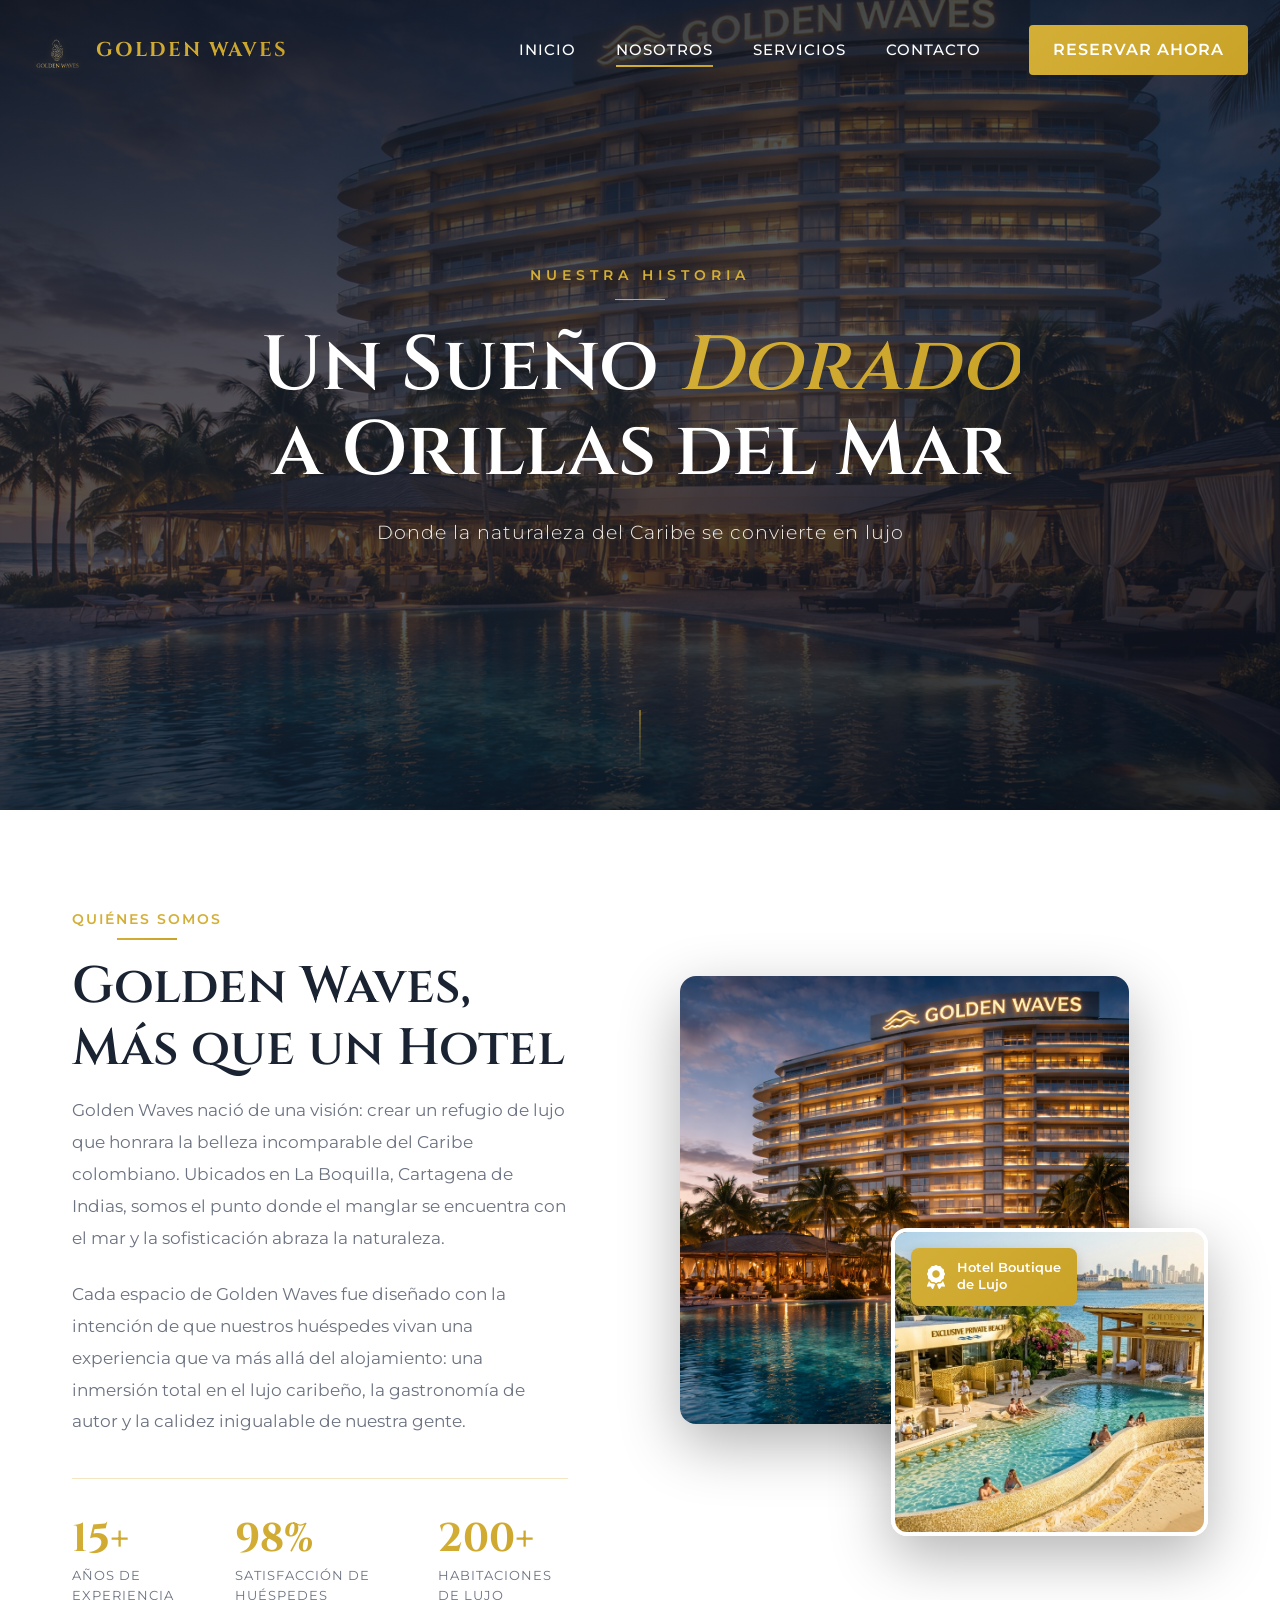
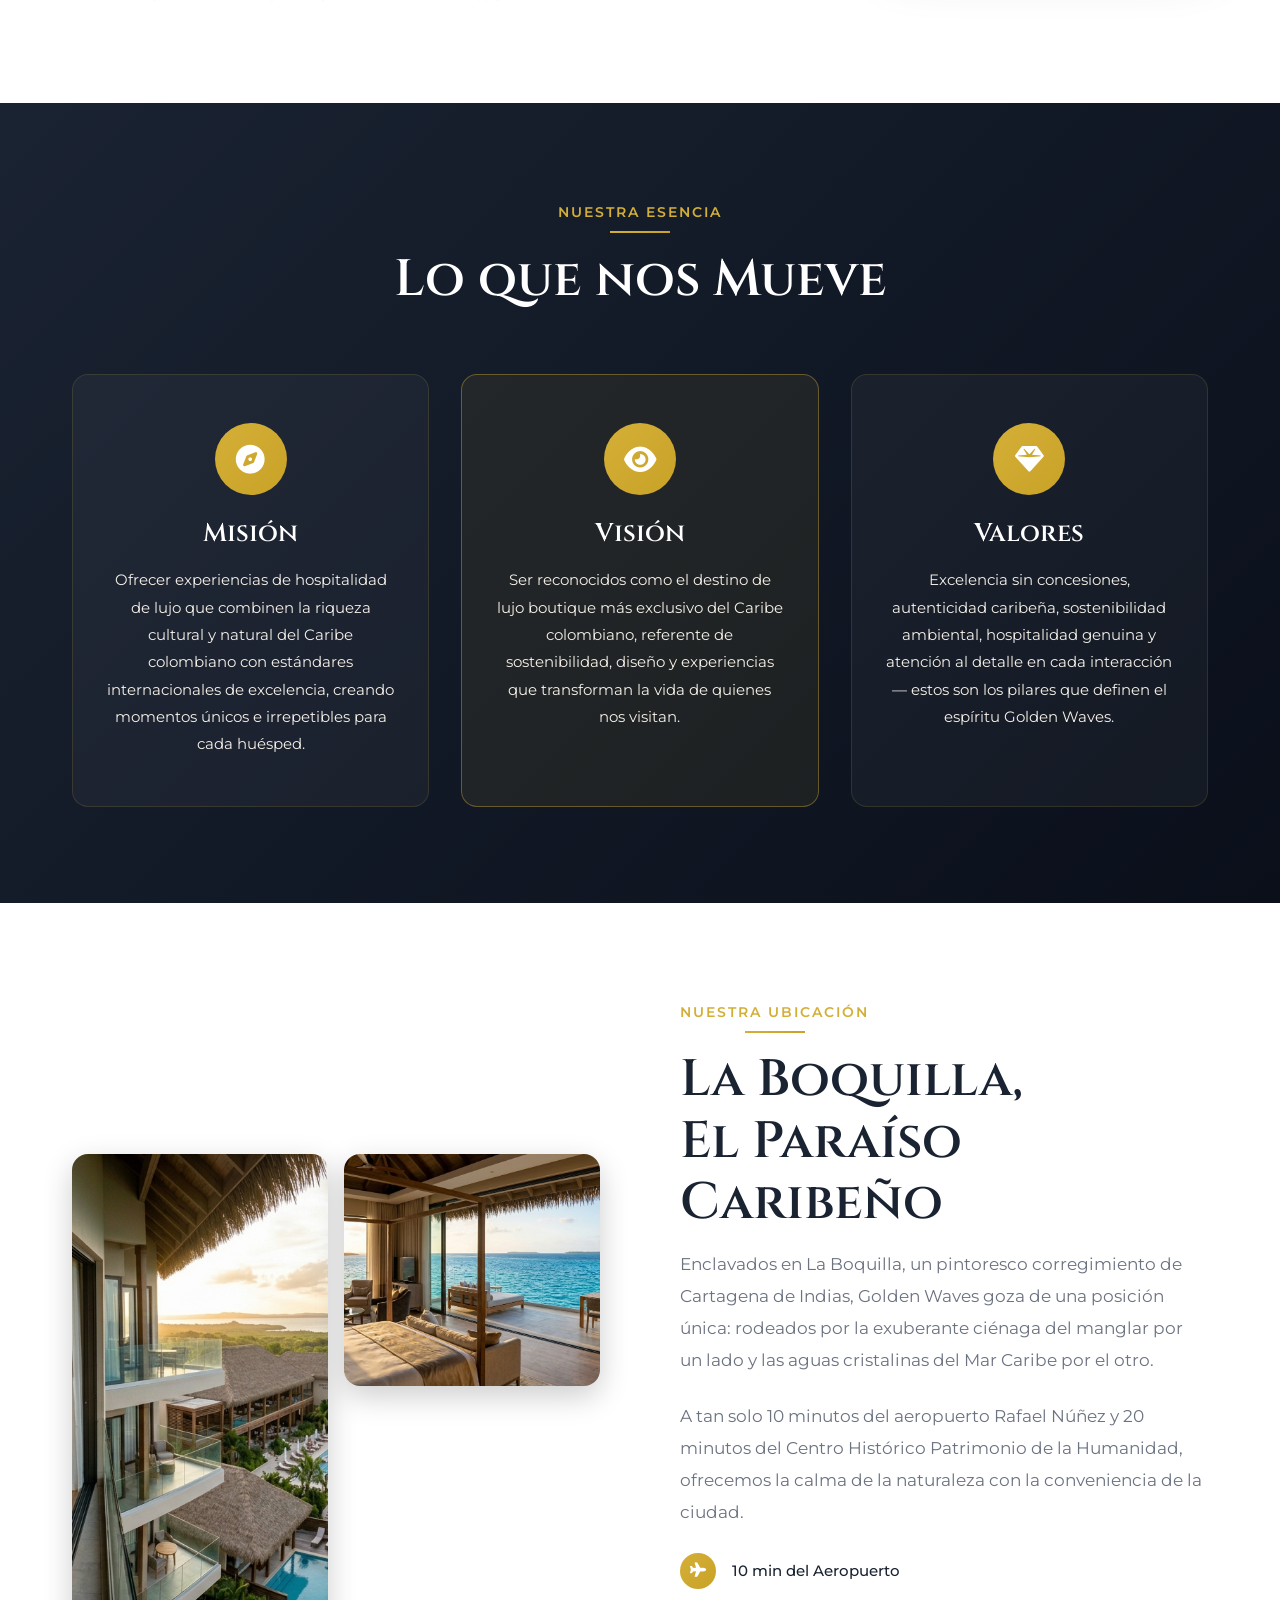
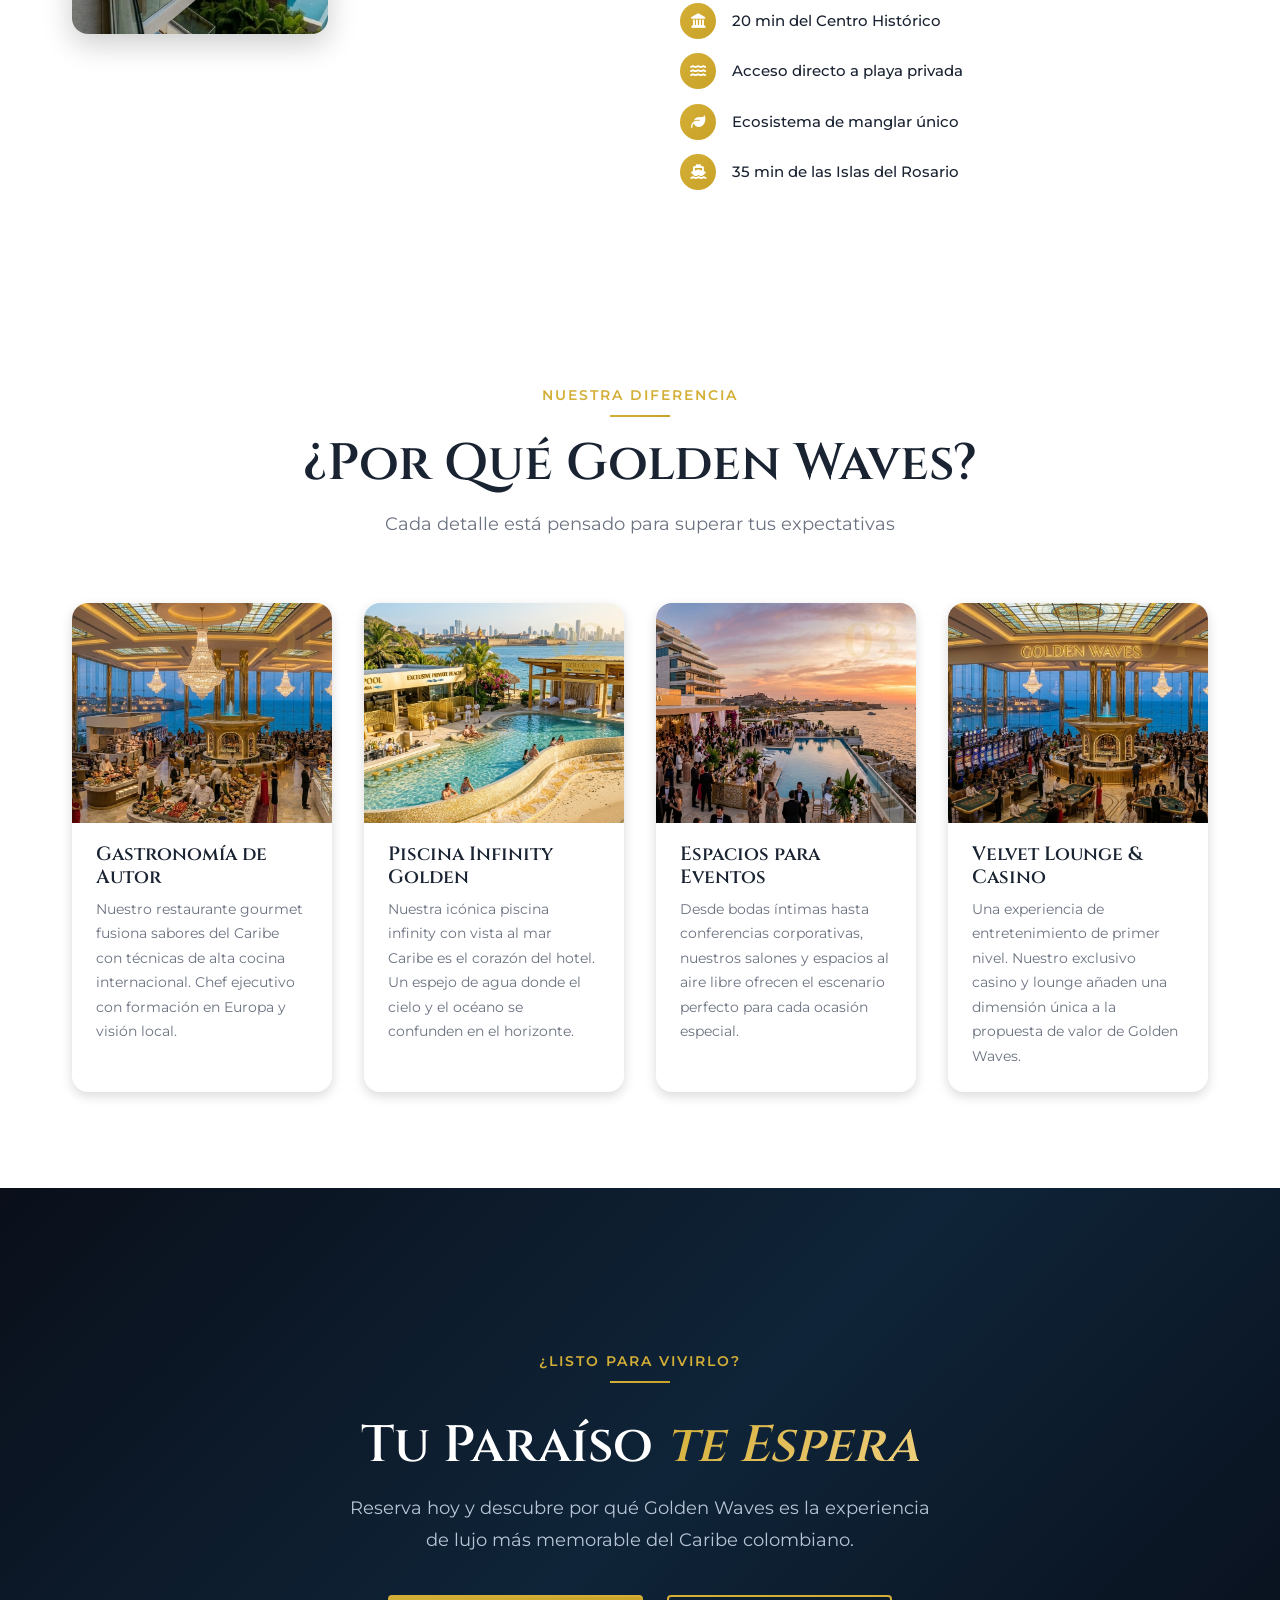
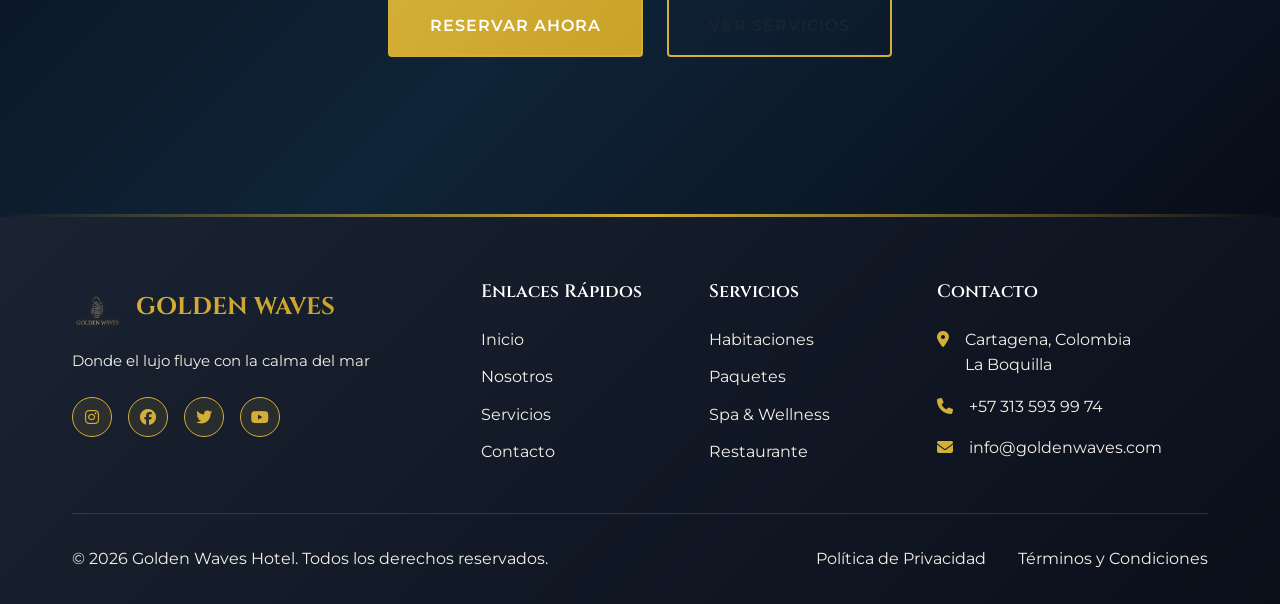
==== about.html @ 5485b57e "Corrigiendo Errores" ====
<!DOCTYPE html>
<html lang="es">
<head>
    <meta charset="UTF-8">
    <meta name="viewport" content="width=device-width, initial-scale=1.0">
    <title>Nosotros — GOLDEN WAVES Hotel Boutique Cartagena</title>
    <meta name="description" content="Conoce la historia, visión y el equipo detrás de Golden Waves, el hotel boutique de lujo ubicado en La Boquilla, Cartagena de Indias.">

    <!-- Fonts -->
    <link rel="preconnect" href="https://fonts.googleapis.com">
    <link rel="preconnect" href="https://fonts.gstatic.com" crossorigin>
    <link href="https://fonts.googleapis.com/css2?family=Cinzel:wght@400;500;600;700&family=Montserrat:wght@300;400;500;600;700&family=Cormorant+Garamond:ital,wght@0,300;0,400;0,600;1,400&display=swap" rel="stylesheet">

    <!-- Font Awesome -->
    <link rel="stylesheet" href="https://cdnjs.cloudflare.com/ajax/libs/font-awesome/6.4.0/css/all.min.css">

    <!-- CSS -->
    <link rel="stylesheet" href="css/main.css">
    <link rel="stylesheet" href="css/about.css">
</head>
<body>

    <!-- ========== NAVIGATION ========== -->
    <nav class="navbar" id="navbar">
        <div class="nav-container">
            <a href="index.html" class="nav-logo">
                <div class="logo-mini">
                    <img src="assets/img/Logosinfondo.png" alt="Golden Waves Logo" class="logo-mini-img">
                </div>
                <span class="logo-text-nav">GOLDEN WAVES</span>
            </a>

            <div class="nav-menu" id="nav-menu">
                <ul class="nav-list">
                    <li class="nav-item"><a href="index.html" class="nav-link">Inicio</a></li>
                    <li class="nav-item"><a href="about.html" class="nav-link active">Nosotros</a></li>
                    <li class="nav-item"><a href="services.html" class="nav-link">Servicios</a></li>
                    <li class="nav-item"><a href="contact.html" class="nav-link">Contacto</a></li>
                </ul>
                <a href="index.html#reservar" class="btn-reserve">Reservar Ahora</a>
            </div>

            <div class="nav-toggle" id="nav-toggle">
                <span></span>
                <span></span>
                <span></span>
            </div>
        </div>
    </nav>

    <!-- ========== HERO ABOUT ========== -->
    <section class="about-hero">
        <div class="about-hero-bg"></div>
        <div class="about-hero-overlay"></div>
        <div class="about-hero-content">
            <span class="about-hero-eyebrow">Nuestra Historia</span>
            <h1 class="about-hero-title">Un Sueño <em>Dorado</em><br>a Orillas del Mar</h1>
            <p class="about-hero-sub">Donde la naturaleza del Caribe se convierte en lujo</p>
        </div>
        <div class="about-hero-scroll">
            <div class="scroll-line-about"></div>
        </div>
    </section>

    <!-- ========== QUIÉNES SOMOS ========== -->
    <section class="about-story section">
        <div class="container">
            <div class="about-story-grid">
                <div class="story-text" data-aos="fade-right">
                    <span class="section-subtitle">Quiénes Somos</span>
                    <h2 class="section-title">Golden Waves,<br>Más que un Hotel</h2>
                    <p>
                        Golden Waves nació de una visión: crear un refugio de lujo que honrara la belleza
                        incomparable del Caribe colombiano. Ubicados en La Boquilla, Cartagena de Indias,
                        somos el punto donde el manglar se encuentra con el mar y la sofisticación abraza
                        la naturaleza.
                    </p>
                    <p>
                        Cada espacio de Golden Waves fue diseñado con la intención de que nuestros huéspedes
                        vivan una experiencia que va más allá del alojamiento: una inmersión total en el lujo
                        caribeño, la gastronomía de autor y la calidez inigualable de nuestra gente.
                    </p>
                    <div class="story-stats">
                        <div class="story-stat">
                            <span class="story-stat-num">15+</span>
                            <span class="story-stat-label">Años de experiencia</span>
                        </div>
                        <div class="story-stat">
                            <span class="story-stat-num">98%</span>
                            <span class="story-stat-label">Satisfacción de huéspedes</span>
                        </div>
                        <div class="story-stat">
                            <span class="story-stat-num">200+</span>
                            <span class="story-stat-label">Habitaciones de lujo</span>
                        </div>
                    </div>
                </div>
                <div class="story-images" data-aos="fade-left">
                    <div class="story-img-main">
                        <img src="assets/img/hotel principal.png" alt="Hotel Golden Waves fachada principal">
                    </div>
                    <div class="story-img-float">
                        <img src="assets/img/Golden_pool.png" alt="Golden Pool Infinity">
                        <div class="story-img-badge">
                            <i class="fas fa-award"></i>
                            <span>Hotel Boutique<br>de Lujo</span>
                        </div>
                    </div>
                </div>
            </div>
        </div>
    </section>

    <!-- ========== MISIÓN VISIÓN VALORES ========== -->
    <section class="mvv-section section section-dark">
        <div class="container">
            <div class="section-header" data-aos="fade-up">
                <span class="section-subtitle">Nuestra Esencia</span>
                <h2 class="section-title">Lo que nos Mueve</h2>
            </div>
            <div class="mvv-grid">
                <div class="mvv-card" data-aos="fade-up" data-aos-delay="100">
                    <div class="mvv-icon">
                        <i class="fas fa-compass"></i>
                    </div>
                    <h3>Misión</h3>
                    <p>Ofrecer experiencias de hospitalidad de lujo que combinen la riqueza cultural y natural del Caribe colombiano con estándares internacionales de excelencia, creando momentos únicos e irrepetibles para cada huésped.</p>
                </div>
                <div class="mvv-card mvv-card-featured" data-aos="fade-up" data-aos-delay="200">
                    <div class="mvv-icon">
                        <i class="fas fa-eye"></i>
                    </div>
                    <h3>Visión</h3>
                    <p>Ser reconocidos como el destino de lujo boutique más exclusivo del Caribe colombiano, referente de sostenibilidad, diseño y experiencias que transforman la vida de quienes nos visitan.</p>
                </div>
                <div class="mvv-card" data-aos="fade-up" data-aos-delay="300">
                    <div class="mvv-icon">
                        <i class="fas fa-gem"></i>
                    </div>
                    <h3>Valores</h3>
                    <p>Excelencia sin concesiones, autenticidad caribeña, sostenibilidad ambiental, hospitalidad genuina y atención al detalle en cada interacción — estos son los pilares que definen el espíritu Golden Waves.</p>
                </div>
            </div>
        </div>
    </section>

    <!-- ========== NUESTRA UBICACIÓN PRIVILEGIADA ========== -->
    <section class="location-story section">
        <div class="container">
            <div class="location-story-grid">
                <div class="location-story-images" data-aos="fade-right">
                    <img src="assets/img/Suit_manglarymar.png" alt="Vista manglar y mar">
                    <img src="assets/img/Suit_mar.png" alt="Vista al mar Caribe">
                </div>
                <div class="location-story-text" data-aos="fade-left">
                    <span class="section-subtitle">Nuestra Ubicación</span>
                    <h2 class="section-title">La Boquilla,<br>El Paraíso Caribeño</h2>
                    <p>
                        Enclavados en La Boquilla, un pintoresco corregimiento de Cartagena de Indias, Golden
                        Waves goza de una posición única: rodeados por la exuberante ciénaga del manglar por
                        un lado y las aguas cristalinas del Mar Caribe por el otro.
                    </p>
                    <p>
                        A tan solo 10 minutos del aeropuerto Rafael Núñez y 20 minutos del Centro Histórico
                        Patrimonio de la Humanidad, ofrecemos la calma de la naturaleza con la conveniencia
                        de la ciudad.
                    </p>
                    <ul class="location-perks">
                        <li><i class="fas fa-plane"></i> 10 min del Aeropuerto</li>
                        <li><i class="fas fa-landmark"></i> 20 min del Centro Histórico</li>
                        <li><i class="fas fa-water"></i> Acceso directo a playa privada</li>
                        <li><i class="fas fa-leaf"></i> Ecosistema de manglar único</li>
                        <li><i class="fas fa-ship"></i> 35 min de las Islas del Rosario</li>
                    </ul>
                </div>
            </div>
        </div>
    </section>

    <!-- ========== LO QUE NOS HACE ÚNICOS ========== -->
    <section class="unique-section section">
        <div class="container">
            <div class="section-header" data-aos="fade-up">
                <span class="section-subtitle">Nuestra Diferencia</span>
                <h2 class="section-title">¿Por Qué Golden Waves?</h2>
                <p class="section-description">Cada detalle está pensado para superar tus expectativas</p>
            </div>
            <div class="unique-grid">
                <div class="unique-card" data-aos="fade-up" data-aos-delay="100">
                    <div class="unique-number">01</div>
                    <div class="unique-img">
                        <img src="assets/img/Salon_Cocina.png" alt="Gastronomía">
                    </div>
                    <h3>Gastronomía de Autor</h3>
                    <p>Nuestro restaurante gourmet fusiona sabores del Caribe con técnicas de alta cocina internacional. Chef ejecutivo con formación en Europa y visión local.</p>
                </div>
                <div class="unique-card" data-aos="fade-up" data-aos-delay="150">
                    <div class="unique-number">02</div>
                    <div class="unique-img">
                        <img src="assets/img/Golden_pool.png" alt="Piscina Infinity">
                    </div>
                    <h3>Piscina Infinity Golden</h3>
                    <p>Nuestra icónica piscina infinity con vista al mar Caribe es el corazón del hotel. Un espejo de agua donde el cielo y el océano se confunden en el horizonte.</p>
                </div>
                <div class="unique-card" data-aos="fade-up" data-aos-delay="200">
                    <div class="unique-number">03</div>
                    <div class="unique-img">
                        <img src="assets/img/Salon_eventos.png" alt="Eventos">
                    </div>
                    <h3>Espacios para Eventos</h3>
                    <p>Desde bodas íntimas hasta conferencias corporativas, nuestros salones y espacios al aire libre ofrecen el escenario perfecto para cada ocasión especial.</p>
                </div>
                <div class="unique-card" data-aos="fade-up" data-aos-delay="250">
                    <div class="unique-number">04</div>
                    <div class="unique-img">
                        <img src="assets/img/Casino.png" alt="Casino">
                    </div>
                    <h3>Velvet Lounge & Casino</h3>
                    <p>Una experiencia de entretenimiento de primer nivel. Nuestro exclusivo casino y lounge añaden una dimensión única a la propuesta de valor de Golden Waves.</p>
                </div>
            </div>
        </div>
    </section>

    <!-- ========== CTA FINAL ========== -->
    <section class="about-cta section-dark" style="position:relative; overflow:hidden;">
        <!-- Decorative wave background -->
        <div style="position:absolute;inset:0;background:linear-gradient(135deg,#0a0f1a 0%,#0f2438 50%,#080d18 100%);z-index:0;"></div>
        <div style="position:absolute;bottom:0;left:0;right:0;height:3px;background:linear-gradient(to right,transparent,#d4af37,transparent);z-index:1;"></div>

        <div class="container" style="position:relative;z-index:2;">
            <div class="about-cta-inner" data-aos="zoom-in">
                <span class="section-subtitle">¿Listo para vivirlo?</span>
                <h2 style="font-size:clamp(2rem,4vw,3.5rem);color:#fff;margin:1rem 0;">
                    Tu Paraíso <em style="font-style:italic;background:linear-gradient(135deg,#d4af37,#f0d080);-webkit-background-clip:text;-webkit-text-fill-color:transparent;background-clip:text;">te Espera</em>
                </h2>
                <p style="color:#b8c5d6;font-size:1.1rem;margin-bottom:2.5rem;line-height:1.8;max-width:600px;margin-left:auto;margin-right:auto;">
                    Reserva hoy y descubre por qué Golden Waves es la experiencia de lujo más memorable del Caribe colombiano.
                </p>
                <div class="about-cta-btns">
                    <a href="index.html#reservar" class="btn btn-primary">Reservar Ahora</a>
                    <a href="services.html" class="btn btn-outline">Ver Servicios</a>
                </div>
            </div>
        </div>
    </section>

    <!-- ========== FOOTER ========== -->
    <footer class="footer">
        <div class="container">
            <div class="footer-grid">
                <div class="footer-col">
                    <div class="footer-logo">
                        <img src="assets/img/Logosinfondo.png" alt="Golden Waves Logo" class="footer-logo-img">
                        <span>GOLDEN WAVES</span>
                    </div>
                    <p class="footer-description">Donde el lujo fluye con la calma del mar</p>
                    <div class="footer-social">
                        <a href="#" aria-label="Instagram"><i class="fab fa-instagram"></i></a>
                        <a href="#" aria-label="Facebook"><i class="fab fa-facebook"></i></a>
                        <a href="#" aria-label="Twitter"><i class="fab fa-twitter"></i></a>
                        <a href="#" aria-label="YouTube"><i class="fab fa-youtube"></i></a>
                    </div>
                </div>
                <div class="footer-col">
                    <h4>Enlaces Rápidos</h4>
                    <ul class="footer-links">
                        <li><a href="index.html">Inicio</a></li>
                        <li><a href="about.html">Nosotros</a></li>
                        <li><a href="services.html">Servicios</a></li>
                        <li><a href="contact.html">Contacto</a></li>
                    </ul>
                </div>
                <div class="footer-col">
                    <h4>Servicios</h4>
                    <ul class="footer-links">
                        <li><a href="services.html">Habitaciones</a></li>
                        <li><a href="paquetes.html">Paquetes</a></li>
                        <li><a href="paquetes.html">Spa & Wellness</a></li>
                        <li><a href="paquetes.html">Restaurante</a></li>
                    </ul>
                </div>
                <div class="footer-col">
                    <h4>Contacto</h4>
                    <ul class="footer-contact">
                        <li>
                            <i class="fas fa-map-marker-alt"></i>
                            <span>Cartagena, Colombia<br>La Boquilla</span>
                        </li>
                        <li>
                            <i class="fas fa-phone"></i>
                            <span>+57 313 593 99 74</span>
                        </li>
                        <li>
                            <i class="fas fa-envelope"></i>
                            <span>info@goldenwaves.com</span>
                        </li>
                    </ul>
                </div>
            </div>
            <div class="footer-bottom">
                <p>&copy; 2026 Golden Waves Hotel. Todos los derechos reservados.</p>
                <div class="footer-legal">
                    <a href="#">Política de Privacidad</a>
                    <a href="#">Términos y Condiciones</a>
                </div>
            </div>
        </div>
    </footer>

    <!-- SCRIPTS -->
    <script src="js/main.js"></script>
    <script>
        document.addEventListener('DOMContentLoaded', () => {
            // Simple AOS trigger
            const observer = new IntersectionObserver((entries) => {
                entries.forEach(e => {
                    if (e.isIntersecting) {
                        const delay = e.target.getAttribute('data-aos-delay') || 0;
                        setTimeout(() => e.target.classList.add('aos-animate'), parseInt(delay));
                        observer.unobserve(e.target);
                    }
                });
            }, { threshold: 0.12, rootMargin: '0px 0px -80px 0px' });
            document.querySelectorAll('[data-aos]').forEach(el => observer.observe(el));
        });
    </script>
</body>
</html>
---- css/main.css ----
/* ========================================
   GOLDEN WAVES - MAIN CSS
   Estilos Globales & Variables
   ======================================== */

/* ========== VARIABLES CSS ========== */
:root {
    /* Paleta de Colores */
    --color-primary: #1a2332;        /* Azul marino oscuro */
    --color-secondary: #d4af37;      /* Dorado */
    --color-accent: #c9a227;         /* Dorado oscuro */
    --color-light: #f5f0e8;          /* Beige claro */
    --color-white: #ffffff;
    --color-dark: #0a0f1a;
    --color-gray: #6b7280;
    --color-gray-light: #e5e7eb;
    
    /* Gradientes */
    --gradient-gold: linear-gradient(135deg, #d4af37 0%, #c9a227 100%);
    --gradient-dark: linear-gradient(135deg, #1a2332 0%, #0a0f1a 100%);
    --gradient-overlay: linear-gradient(180deg, rgba(26, 35, 50, 0.8) 0%, rgba(10, 15, 26, 0.9) 100%);
    
    /* Tipografía */
    --font-primary: 'Montserrat', sans-serif;
    --font-heading: 'Cinzel', serif;
    
    /* Tamaños de Fuente */
    --fs-h1: clamp(2.5rem, 5vw, 4.5rem);
    --fs-h2: clamp(2rem, 4vw, 3.5rem);
    --fs-h3: clamp(1.5rem, 3vw, 2.5rem);
    --fs-h4: clamp(1.25rem, 2vw, 1.75rem);
    --fs-body: 1rem;
    --fs-small: 0.875rem;
    
    /* Espaciado */
    --spacing-xs: 0.5rem;
    --spacing-sm: 1rem;
    --spacing-md: 2rem;
    --spacing-lg: 4rem;
    --spacing-xl: 6rem;
    
    /* Transiciones */
    --transition-fast: 0.2s ease;
    --transition-base: 0.3s ease;
    --transition-slow: 0.5s ease;
    
    /* Sombras */
    --shadow-sm: 0 2px 4px rgba(0, 0, 0, 0.1);
    --shadow-md: 0 4px 12px rgba(0, 0, 0, 0.15);
    --shadow-lg: 0 10px 30px rgba(0, 0, 0, 0.2);
    --shadow-xl: 0 20px 60px rgba(0, 0, 0, 0.3);
    
    /* Border Radius */
    --radius-sm: 4px;
    --radius-md: 8px;
    --radius-lg: 16px;
    --radius-xl: 24px;
    
    /* Z-index */
    --z-fixed: 100;
    --z-modal: 1000;
    --z-tooltip: 10;
}

/* ========== RESET & BASE ========== */
* {
    margin: 0;
    padding: 0;
    box-sizing: border-box;
}

html {
    scroll-behavior: smooth;
    overflow-x: hidden;
}

body {
    font-family: var(--font-primary);
    font-size: var(--fs-body);
    color: var(--color-primary);
    background-color: var(--color-white);
    line-height: 1.6;
    overflow-x: hidden;
}

/* ========== TYPOGRAPHY ========== */
h1, h2, h3, h4, h5, h6 {
    font-family: var(--font-heading);
    font-weight: 600;
    line-height: 1.2;
    color: var(--color-primary);
}

h1 {
    font-size: var(--fs-h1);
}

h2 {
    font-size: var(--fs-h2);
}

h3 {
    font-size: var(--fs-h3);
}

h4 {
    font-size: var(--fs-h4);
}

p {
    margin-bottom: 1rem;
    color: var(--color-gray);
}

a {
    text-decoration: none;
    color: inherit;
    transition: var(--transition-base);
}

img {
    max-width: 100%;
    height: auto;
    display: block;
}

ul {
    list-style: none;
}

/* ========== BUTTONS ========== */
.btn {
    display: inline-block;
    padding: 1rem 2.5rem;
    font-family: var(--font-primary);
    font-size: 1rem;
    font-weight: 600;
    text-align: center;
    text-transform: uppercase;
    letter-spacing: 1px;
    border: 2px solid transparent;
    border-radius: var(--radius-sm);
    cursor: pointer;
    transition: all var(--transition-base);
    position: relative;
    overflow: hidden;
    z-index: 1;
}

.btn::before {
    content: '';
    position: absolute;
    top: 0;
    left: -100%;
    width: 100%;
    height: 100%;
    background: var(--gradient-gold);
    transition: left var(--transition-slow);
    z-index: -1;
}

.btn:hover::before {
    left: 0;
}

.btn-primary {
    background: var(--gradient-gold);
    color: var(--color-white);
    border-color: var(--color-secondary);
}

.btn-primary:hover {
    transform: translateY(-2px);
    box-shadow: var(--shadow-lg);
}

.btn-secondary {
    background: transparent;
    color: var(--color-white);
    border-color: var(--color-white);
}

.btn-secondary::before {
    background: var(--color-white);
}

.btn-secondary:hover {
    color: var(--color-primary);
}

.btn-outline {
    background: transparent;
    color: var(--color-primary);
    border-color: var(--color-secondary);
}

.btn-outline:hover {
    background: var(--gradient-gold);
    color: var(--color-white);
    transform: translateY(-2px);
}

/* ========== CONTAINERS ========== */
.container {
    max-width: 1200px;
    margin: 0 auto;
    padding: 0 var(--spacing-md);
}

.container-full {
    max-width: 1400px;
    margin: 0 auto;
    padding: 0 var(--spacing-md);
}

/* ========== SECTIONS ========== */
.section {
    padding: var(--spacing-xl) 0;
}

.section-dark {
    background: var(--gradient-dark);
    color: var(--color-white);
}

.section-dark h2,
.section-dark h3,
.section-dark h4 {
    color: var(--color-white);
}

.section-dark p {
    color: var(--color-light);
}

/* Section Headers */
.section-header {
    text-align: center;
    margin-bottom: var(--spacing-lg);
}

.section-subtitle {
    display: inline-block;
    font-size: var(--fs-small);
    font-weight: 600;
    text-transform: uppercase;
    letter-spacing: 2px;
    color: var(--color-secondary);
    margin-bottom: var(--spacing-sm);
    position: relative;
}

.section-subtitle::after {
    content: '';
    display: block;
    width: 60px;
    height: 2px;
    background: var(--gradient-gold);
    margin: 0.5rem auto 0;
}

.section-title {
    margin-bottom: var(--spacing-sm);
}

.section-description {
    max-width: 700px;
    margin: 0 auto;
    font-size: 1.125rem;
    color: var(--color-gray);
}

/* ========== NAVIGATION ========== */
.navbar {
    position: fixed;
    top: 0;
    left: 0;
    width: 100%;
    padding: 1.5rem 0;
    background: transparent;
    z-index: var(--z-fixed);
    transition: all var(--transition-base);
}

.navbar.scrolled {
    background: rgba(26, 35, 50, 0.95);
    backdrop-filter: blur(10px);
    padding: 1rem 0;
    box-shadow: var(--shadow-md);
}

.nav-container {
    max-width: 1400px;
    margin: 0 auto;
    padding: 0 var(--spacing-md);
    display: flex;
    justify-content: space-between;
    align-items: center;
}

.nav-logo {
    display: flex;
    align-items: center;
    gap: 0.75rem;
    font-family: var(--font-heading);
    font-size: 1.25rem;
    font-weight: 700;
    color: var(--color-white);
    letter-spacing: 2px;
}

.logo-mini {
    width: 52px;
    height: 52px;
}

.logo-mini svg {
    width: 100%;
    height: 100%;
}

.logo-text-nav {
    background: var(--gradient-gold);
    -webkit-background-clip: text;
    -webkit-text-fill-color: transparent;
    background-clip: text;
}

.nav-menu {
    display: flex;
    align-items: center;
    gap: 3rem;
}

.nav-list {
    display: flex;
    gap: 2.5rem;
    align-items: center;
}

.nav-link {
    font-size: 0.95rem;
    font-weight: 500;
    text-transform: uppercase;
    letter-spacing: 1px;
    color: var(--color-white);
    position: relative;
    padding: 0.5rem 0;
}

.nav-link::after {
    content: '';
    position: absolute;
    bottom: 0;
    left: 0;
    width: 0;
    height: 2px;
    background: var(--gradient-gold);
    transition: width var(--transition-base);
}

.nav-link:hover::after,
.nav-link.active::after {
    width: 100%;
}

.btn-reserve {
    padding: 0.75rem 1.5rem;
    background: var(--gradient-gold);
    color: var(--color-white);
    border-radius: var(--radius-sm);
    font-weight: 600;
    text-transform: uppercase;
    letter-spacing: 1px;
    transition: all var(--transition-base);
}

.btn-reserve:hover {
    transform: translateY(-2px);
    box-shadow: var(--shadow-md);
}

/* Mobile Menu Toggle */
.nav-toggle {
    display: none;
    flex-direction: column;
    gap: 5px;
    cursor: pointer;
    z-index: 101;
}

.nav-toggle span {
    width: 25px;
    height: 3px;
    background: var(--color-white);
    border-radius: 2px;
    transition: all var(--transition-base);
}

.nav-toggle.active span:nth-child(1) {
    transform: rotate(45deg) translate(7px, 7px);
}

.nav-toggle.active span:nth-child(2) {
    opacity: 0;
}

.nav-toggle.active span:nth-child(3) {
    transform: rotate(-45deg) translate(7px, -7px);
}

/* ========== RESPONSIVE ========== */
@media screen and (max-width: 968px) {
    .nav-menu {
        position: fixed;
        top: 0;
        right: -100%;
        width: 80%;
        max-width: 400px;
        height: 100vh;
        background: var(--gradient-dark);
        flex-direction: column;
        justify-content: center;
        gap: 2rem;
        padding: 2rem;
        box-shadow: var(--shadow-xl);
        transition: right var(--transition-slow);
    }
    
    .nav-menu.active {
        right: 0;
    }
    
    .nav-list {
        flex-direction: column;
        gap: 1.5rem;
        text-align: center;
    }
    
    .nav-toggle {
        display: flex;
    }
    
    .btn-reserve {
        width: 100%;
        text-align: center;
    }
}

@media screen and (max-width: 768px) {
    :root {
        --spacing-xl: 4rem;
        --spacing-lg: 3rem;
    }
    
    .section {
        padding: var(--spacing-lg) 0;
    }
}

/* ========== ANIMATIONS ========== */
@keyframes fadeIn {
    from {
        opacity: 0;
    }
    to {
        opacity: 1;
    }
}

@keyframes fadeInUp {
    from {
        opacity: 0;
        transform: translateY(30px);
    }
    to {
        opacity: 1;
        transform: translateY(0);
    }
}

@keyframes fadeInDown {
    from {
        opacity: 0;
        transform: translateY(-30px);
    }
    to {
        opacity: 1;
        transform: translateY(0);
    }
}

@keyframes slideInLeft {
    from {
        opacity: 0;
        transform: translateX(-50px);
    }
    to {
        opacity: 1;
        transform: translateX(0);
    }
}

@keyframes slideInRight {
    from {
        opacity: 0;
        transform: translateX(50px);
    }
    to {
        opacity: 1;
        transform: translateX(0);
    }
}

@keyframes float {
    0%, 100% {
        transform: translateY(0px);
    }
    50% {
        transform: translateY(-20px);
    }
}

@keyframes pulse {
    0%, 100% {
        opacity: 1;
    }
    50% {
        opacity: 0.5;
    }
}

/* AOS Animation Classes */
[data-aos] {
    opacity: 0;
    transition: opacity 0.8s ease, transform 0.8s ease;
}

[data-aos].aos-animate {
    opacity: 1;
}

[data-aos="fade-up"] {
    transform: translateY(30px);
}

[data-aos="fade-up"].aos-animate {
    transform: translateY(0);
}

[data-aos="fade-down"] {
    transform: translateY(-30px);
}

[data-aos="fade-down"].aos-animate {
    transform: translateY(0);
}

[data-aos="fade-left"] {
    transform: translateX(30px);
}

[data-aos="fade-left"].aos-animate {
    transform: translateX(0);
}

[data-aos="fade-right"] {
    transform: translateX(-30px);
}

[data-aos="fade-right"].aos-animate {
    transform: translateX(0);
}

[data-aos="zoom-in"] {
    transform: scale(0.9);
}

[data-aos="zoom-in"].aos-animate {
    transform: scale(1);
}

/* ========== UTILITY CLASSES ========== */
.text-center {
    text-align: center;
}

.text-gold {
    color: var(--color-secondary);
}

.bg-dark {
    background: var(--gradient-dark);
}

.mt-1 { margin-top: var(--spacing-xs); }
.mt-2 { margin-top: var(--spacing-sm); }
.mt-3 { margin-top: var(--spacing-md); }
.mt-4 { margin-top: var(--spacing-lg); }

.mb-1 { margin-bottom: var(--spacing-xs); }
.mb-2 { margin-bottom: var(--spacing-sm); }
.mb-3 { margin-bottom: var(--spacing-md); }
.mb-4 { margin-bottom: var(--spacing-lg); }

.hidden {
    display: none;
}

.visible {
    display: block;
}

/* ========== SCROLLBAR ========== */
::-webkit-scrollbar {
    width: 10px;
    background-color: var(--color-primary);
}

::-webkit-scrollbar-thumb {
    background: var(--gradient-gold);
    border-radius: 10px;
}

::-webkit-scrollbar-thumb:hover {
    background: var(--color-accent);
}

/* ========== SCROLL TO TOP BUTTON ========== */
.scroll-top-btn {
    position: fixed;
    bottom: 2rem;
    right: 2rem;
    width: 50px;
    height: 50px;
    background: var(--gradient-gold);
    color: var(--color-white);
    border: none;
    border-radius: 50%;
    font-size: 1.25rem;
    cursor: pointer;
    box-shadow: var(--shadow-lg);
    opacity: 0;
    visibility: hidden;
    transform: translateY(20px);
    transition: all var(--transition-base);
    z-index: 99;
}

.scroll-top-btn.visible {
    opacity: 1;
    visibility: visible;
    transform: translateY(0);
}

.scroll-top-btn:hover {
    transform: translateY(-5px);
    box-shadow: var(--shadow-xl);
}

/* ========== VIDEO MODAL ========== */
.video-modal {
    position: fixed;
    top: 0;
    left: 0;
    width: 100%;
    height: 100%;
    z-index: var(--z-modal);
    animation: fadeIn 0.3s ease;
}

.video-modal-overlay {
    position: absolute;
    top: 0;
    left: 0;
    width: 100%;
    height: 100%;
    background: rgba(10, 15, 26, 0.95);
    backdrop-filter: blur(10px);
}

.video-modal-content {
    position: absolute;
    top: 50%;
    left: 50%;
    transform: translate(-50%, -50%);
    width: 90%;
    max-width: 1000px;
    background: var(--color-primary);
    border-radius: var(--radius-lg);
    padding: 2rem;
    box-shadow: var(--shadow-xl);
    animation: slideInUp 0.5s ease;
}

@keyframes slideInUp {
    from {
        transform: translate(-50%, 100%);
        opacity: 0;
    }
    to {
        transform: translate(-50%, -50%);
        opacity: 1;
    }
}

.video-modal-close {
    position: absolute;
    top: -15px;
    right: -15px;
    width: 40px;
    height: 40px;
    background: var(--gradient-gold);
    color: var(--color-white);
    border: none;
    border-radius: 50%;
    font-size: 1.5rem;
    cursor: pointer;
    transition: all var(--transition-base);
    box-shadow: var(--shadow-md);
}

.video-modal-close:hover {
    transform: rotate(90deg);
    background: var(--color-accent);
}

.video-modal-content video {
    width: 100%;
    border-radius: var(--radius-md);
}

/* ========== CUSTOM CURSOR (OPCIONAL) ========== */
.custom-cursor,
.cursor-follower {
    position: fixed;
    pointer-events: none;
    z-index: 9999;
    border-radius: 50%;
    transition: transform 0.2s ease;
}

.custom-cursor {
    width: 10px;
    height: 10px;
    background: var(--color-secondary);
    transform: translate(-50%, -50%);
}

.cursor-follower {
    width: 40px;
    height: 40px;
    border: 2px solid var(--color-secondary);
    transform: translate(-50%, -50%);
    transition: transform 0.2s ease, width 0.3s ease, height 0.3s ease;
}

.custom-cursor.cursor-hover {
    transform: translate(-50%, -50%) scale(1.5);
}

.cursor-follower.cursor-hover {
    width: 60px;
    height: 60px;
}

/* ========== PNG LOGO IMAGES ========== */
.footer-logo-img {
    width: 52px;
    height: 52px;
    object-fit: contain;
    filter: drop-shadow(0 0 4px rgba(212, 175, 55, 0.25));
}

.logo-mini-img {
    width: 100%;
    height: 100%;
    object-fit: contain;
    filter: drop-shadow(0 0 4px rgba(212, 175, 55, 0.3));
    transition: filter 0.3s ease;
}

.nav-logo:hover .logo-mini-img {
    filter: drop-shadow(0 0 10px rgba(212, 175, 55, 0.7));
}

/* ========== GLOBAL FOOTER ========== */
.footer {
    background: var(--gradient-dark);
    color: var(--color-light);
    padding: 4rem 0 2rem;
}

.footer-grid {
    display: grid;
    grid-template-columns: 2fr 1fr 1fr 1.5fr;
    gap: 3rem;
    margin-bottom: 3rem;
}

.footer-logo {
    display: flex;
    align-items: center;
    gap: 0.75rem;
    font-family: var(--font-heading);
    font-size: 1.5rem;
    font-weight: 700;
    margin-bottom: 1rem;
}

.footer-logo svg {
    width: 40px;
    height: 40px;
}

.footer-logo span {
    background: var(--gradient-gold);
    -webkit-background-clip: text;
    -webkit-text-fill-color: transparent;
    background-clip: text;
}

.footer-description {
    font-size: 0.95rem;
    margin-bottom: 1.5rem;
    color: var(--color-light);
}

.footer-social {
    display: flex;
    gap: 1rem;
}

.footer-social a {
    width: 40px;
    height: 40px;
    background: rgba(212, 175, 55, 0.1);
    border: 1px solid var(--color-secondary);
    border-radius: 50%;
    display: flex;
    align-items: center;
    justify-content: center;
    color: var(--color-secondary);
    transition: all var(--transition-base);
}

.footer-social a:hover {
    background: var(--gradient-gold);
    color: var(--color-white);
    transform: translateY(-3px);
}

.footer-col h4 {
    font-size: 1.125rem;
    color: var(--color-white);
    margin-bottom: 1.5rem;
}

.footer-links {
    display: flex;
    flex-direction: column;
    gap: 0.75rem;
}

.footer-links a {
    color: var(--color-light);
    transition: all var(--transition-base);
    padding-left: 0;
}

.footer-links a:hover {
    color: var(--color-secondary);
    padding-left: 0.5rem;
}

.footer-contact {
    display: flex;
    flex-direction: column;
    gap: 1rem;
}

.footer-contact li {
    display: flex;
    gap: 1rem;
    align-items: flex-start;
}

.footer-contact i {
    color: var(--color-secondary);
    margin-top: 0.25rem;
    flex-shrink: 0;
}

.footer-bottom {
    padding-top: 2rem;
    border-top: 1px solid rgba(212, 175, 55, 0.2);
    display: flex;
    justify-content: space-between;
    align-items: center;
    flex-wrap: wrap;
    gap: 1rem;
}

.footer-bottom p {
    color: var(--color-light);
    margin: 0;
}

.footer-legal {
    display: flex;
    gap: 2rem;
}

.footer-legal a {
    color: var(--color-light);
    transition: color var(--transition-base);
}

.footer-legal a:hover {
    color: var(--color-secondary);
}

@media screen and (max-width: 968px) {
    .footer-grid {
        grid-template-columns: repeat(2, 1fr);
    }
}

@media screen and (max-width: 768px) {
    .footer-grid {
        grid-template-columns: 1fr;
    }
    
    .footer-bottom {
        flex-direction: column;
        text-align: center;
    }
}
---- css/about.css ----
/* ========================================
   GOLDEN WAVES - ABOUT.CSS
   Estilos exclusivos de about.html
   ======================================== */

/* ========== HERO ABOUT ========== */
.about-hero {
    position: relative;
    height: 90vh;
    min-height: 600px;
    display: flex;
    align-items: center;
    justify-content: center;
    overflow: hidden;
}

.about-hero-bg {
    position: absolute;
    inset: 0;
    background: url('../assets/img/hotel principal.png') center/cover no-repeat;
    background-attachment: fixed;
    transform: scale(1.05);
    transition: transform 0.6s ease;
}

.about-hero-overlay {
    position: absolute;
    inset: 0;
    background: linear-gradient(
        160deg,
        rgba(10, 15, 26, 0.85) 0%,
        rgba(26, 35, 50, 0.7) 50%,
        rgba(10, 15, 26, 0.9) 100%
    );
}

.about-hero-content {
    position: relative;
    z-index: 2;
    text-align: center;
    color: var(--color-white);
    padding: 0 2rem;
    animation: fadeInUp 1.2s ease forwards;
}

.about-hero-eyebrow {
    display: inline-block;
    font-size: 0.85rem;
    font-weight: 600;
    text-transform: uppercase;
    letter-spacing: 5px;
    color: var(--color-secondary);
    margin-bottom: 1.5rem;
    position: relative;
}

.about-hero-eyebrow::after {
    content: '';
    display: block;
    width: 50px;
    height: 1px;
    background: var(--gradient-gold);
    margin: 0.75rem auto 0;
}

.about-hero-title {
    font-size: clamp(2.8rem, 6vw, 5.5rem);
    font-weight: 600;
    line-height: 1.1;
    margin-bottom: 1.5rem;
    color: var(--color-white);
}

.about-hero-title em {
    font-style: italic;
    background: var(--gradient-gold);
    -webkit-background-clip: text;
    -webkit-text-fill-color: transparent;
    background-clip: text;
}

.about-hero-sub {
    font-size: 1.2rem;
    color: var(--color-light);
    margin: 0;
    font-weight: 300;
    letter-spacing: 1px;
}

.about-hero-scroll {
    position: absolute;
    bottom: 2.5rem;
    left: 50%;
    transform: translateX(-50%);
    z-index: 2;
    display: flex;
    justify-content: center;
}

.scroll-line-about {
    width: 1px;
    height: 60px;
    background: linear-gradient(to bottom, var(--color-secondary), transparent);
    animation: scrollPulse 2s ease-in-out infinite;
}

@keyframes scrollPulse {
    0%, 100% { opacity: 0.3; transform: scaleY(1); }
    50% { opacity: 1; transform: scaleY(1.2); transform-origin: top; }
}

/* ========== STORY SECTION ========== */
.about-story-grid {
    display: grid;
    grid-template-columns: 1fr 1fr;
    gap: 5rem;
    align-items: center;
}

.story-text {
    padding-right: 2rem;
}

.story-text p {
    font-size: 1.05rem;
    line-height: 1.9;
    margin-bottom: 1.5rem;
}

.story-stats {
    display: flex;
    gap: 2.5rem;
    margin-top: 2.5rem;
    padding-top: 2.5rem;
    border-top: 1px solid rgba(212, 175, 55, 0.3);
}

.story-stat {
    display: flex;
    flex-direction: column;
    gap: 0.4rem;
}

.story-stat-num {
    font-family: var(--font-heading);
    font-size: 2.5rem;
    font-weight: 700;
    background: var(--gradient-gold);
    -webkit-background-clip: text;
    -webkit-text-fill-color: transparent;
    background-clip: text;
    line-height: 1;
}

.story-stat-label {
    font-size: 0.8rem;
    text-transform: uppercase;
    letter-spacing: 1px;
    color: var(--color-gray);
}

/* Images collage */
.story-images {
    position: relative;
    height: 560px;
}

.story-img-main {
    position: absolute;
    top: 0;
    left: 0;
    width: 85%;
    height: 80%;
    border-radius: var(--radius-lg);
    overflow: hidden;
    box-shadow: var(--shadow-xl);
}

.story-img-main img {
    width: 100%;
    height: 100%;
    object-fit: cover;
    transition: transform var(--transition-slow);
}

.story-img-main:hover img {
    transform: scale(1.05);
}

.story-img-float {
    position: absolute;
    bottom: 0;
    right: 0;
    width: 60%;
    height: 55%;
    border-radius: var(--radius-lg);
    overflow: hidden;
    box-shadow: var(--shadow-xl);
    border: 4px solid var(--color-white);
}

.story-img-float img {
    width: 100%;
    height: 100%;
    object-fit: cover;
    transition: transform var(--transition-slow);
}

.story-img-float:hover img {
    transform: scale(1.05);
}

.story-img-badge {
    position: absolute;
    top: 1rem;
    left: 1rem;
    background: var(--gradient-gold);
    color: var(--color-white);
    padding: 0.75rem 1rem;
    border-radius: var(--radius-md);
    display: flex;
    align-items: center;
    gap: 0.75rem;
    font-size: 0.8rem;
    font-weight: 600;
    line-height: 1.3;
    box-shadow: var(--shadow-md);
}

.story-img-badge i {
    font-size: 1.5rem;
}

/* ========== MVV (Misión Visión Valores) ========== */
.mvv-grid {
    display: grid;
    grid-template-columns: repeat(3, 1fr);
    gap: 2rem;
}

.mvv-card {
    padding: 3rem 2rem;
    border-radius: var(--radius-lg);
    background: rgba(255, 255, 255, 0.04);
    border: 1px solid rgba(212, 175, 55, 0.15);
    text-align: center;
    transition: all var(--transition-base);
}

.mvv-card:hover {
    background: rgba(255, 255, 255, 0.08);
    border-color: var(--color-secondary);
    transform: translateY(-8px);
}

.mvv-card-featured {
    background: rgba(212, 175, 55, 0.08);
    border-color: rgba(212, 175, 55, 0.4);
}

.mvv-icon {
    width: 72px;
    height: 72px;
    background: var(--gradient-gold);
    border-radius: 50%;
    display: flex;
    align-items: center;
    justify-content: center;
    font-size: 1.8rem;
    color: var(--color-white);
    margin: 0 auto 1.5rem;
}

.mvv-card h3 {
    font-size: 1.6rem;
    color: var(--color-white);
    margin-bottom: 1rem;
}

.mvv-card p {
    color: var(--color-light);
    line-height: 1.8;
    font-size: 0.95rem;
    margin: 0;
}

/* ========== LOCATION STORY ========== */
.location-story-grid {
    display: grid;
    grid-template-columns: 1fr 1fr;
    gap: 5rem;
    align-items: center;
}

.location-story-images {
    display: grid;
    grid-template-columns: 1fr 1fr;
    grid-template-rows: 1fr 1fr;
    gap: 1rem;
    height: 480px;
}

.location-story-images img:first-child {
    grid-row: span 2;
    width: 100%;
    height: 100%;
    object-fit: cover;
    border-radius: var(--radius-lg);
    box-shadow: var(--shadow-lg);
}

.location-story-images img:last-child {
    width: 100%;
    height: 100%;
    object-fit: cover;
    border-radius: var(--radius-lg);
    box-shadow: var(--shadow-lg);
    align-self: end;
}

.location-story-text p {
    font-size: 1.05rem;
    line-height: 1.9;
    margin-bottom: 1.5rem;
}

.location-perks {
    list-style: none;
    display: flex;
    flex-direction: column;
    gap: 0.9rem;
    margin-top: 1.5rem;
}

.location-perks li {
    display: flex;
    align-items: center;
    gap: 1rem;
    font-size: 0.95rem;
    color: var(--color-primary);
    font-weight: 500;
}

.location-perks i {
    width: 36px;
    height: 36px;
    background: var(--gradient-gold);
    border-radius: 50%;
    display: flex;
    align-items: center;
    justify-content: center;
    color: var(--color-white);
    font-size: 0.9rem;
    flex-shrink: 0;
}

/* ========== UNIQUE SECTION ========== */
.unique-grid {
    display: grid;
    grid-template-columns: repeat(auto-fit, minmax(260px, 1fr));
    gap: 2rem;
    margin-top: 1rem;
}

.unique-card {
    background: var(--color-white);
    border-radius: var(--radius-lg);
    overflow: hidden;
    box-shadow: var(--shadow-md);
    transition: all var(--transition-base);
    position: relative;
}

.unique-card:hover {
    transform: translateY(-10px);
    box-shadow: var(--shadow-xl);
}

.unique-number {
    position: absolute;
    top: 1rem;
    right: 1rem;
    font-family: var(--font-heading);
    font-size: 3rem;
    font-weight: 700;
    color: rgba(212, 175, 55, 0.15);
    line-height: 1;
    z-index: 2;
}

.unique-img {
    height: 220px;
    overflow: hidden;
}

.unique-img img {
    width: 100%;
    height: 100%;
    object-fit: cover;
    transition: transform var(--transition-slow);
    display: block;
}

.unique-card:hover .unique-img img {
    transform: scale(1.08);
}

.unique-card h3 {
    font-size: 1.2rem;
    color: var(--color-primary);
    padding: 1.25rem 1.5rem 0.5rem;
}

.unique-card p {
    font-size: 0.9rem;
    padding: 0 1.5rem 1.5rem;
    line-height: 1.7;
    margin: 0;
}

/* ========== CTA FINAL ========== */
.about-cta {
    padding: var(--spacing-xl) 0;
}

.about-cta-inner {
    text-align: center;
    max-width: 700px;
    margin: 0 auto;
    padding: 4rem 2rem;
}

.about-cta-inner h2 {
    font-size: clamp(2rem, 4vw, 3.5rem);
    color: var(--color-white);
    margin: 1rem 0;
}

.about-cta-inner p {
    color: var(--color-light);
    font-size: 1.1rem;
    margin-bottom: 2.5rem;
    line-height: 1.8;
}

.about-cta-btns {
    display: flex;
    gap: 1.5rem;
    justify-content: center;
    flex-wrap: wrap;
}

/* ========== RESPONSIVE ========== */
@media screen and (max-width: 968px) {
    .about-story-grid,
    .location-story-grid {
        grid-template-columns: 1fr;
        gap: 3rem;
    }

    .story-text { padding-right: 0; }

    .story-images {
        height: 420px;
    }

    .mvv-grid {
        grid-template-columns: 1fr;
    }

    .location-story-images {
        height: 360px;
    }
}

@media screen and (max-width: 768px) {
    .about-hero { height: 75vh; }

    .about-hero-title {
        font-size: 2.5rem;
    }

    .story-stats {
        flex-wrap: wrap;
        gap: 1.5rem;
    }

    .location-story-images {
        grid-template-columns: 1fr;
        height: auto;
    }

    .location-story-images img:first-child {
        grid-row: auto;
        height: 250px;
    }

    .location-story-images img:last-child {
        height: 180px;
    }
}
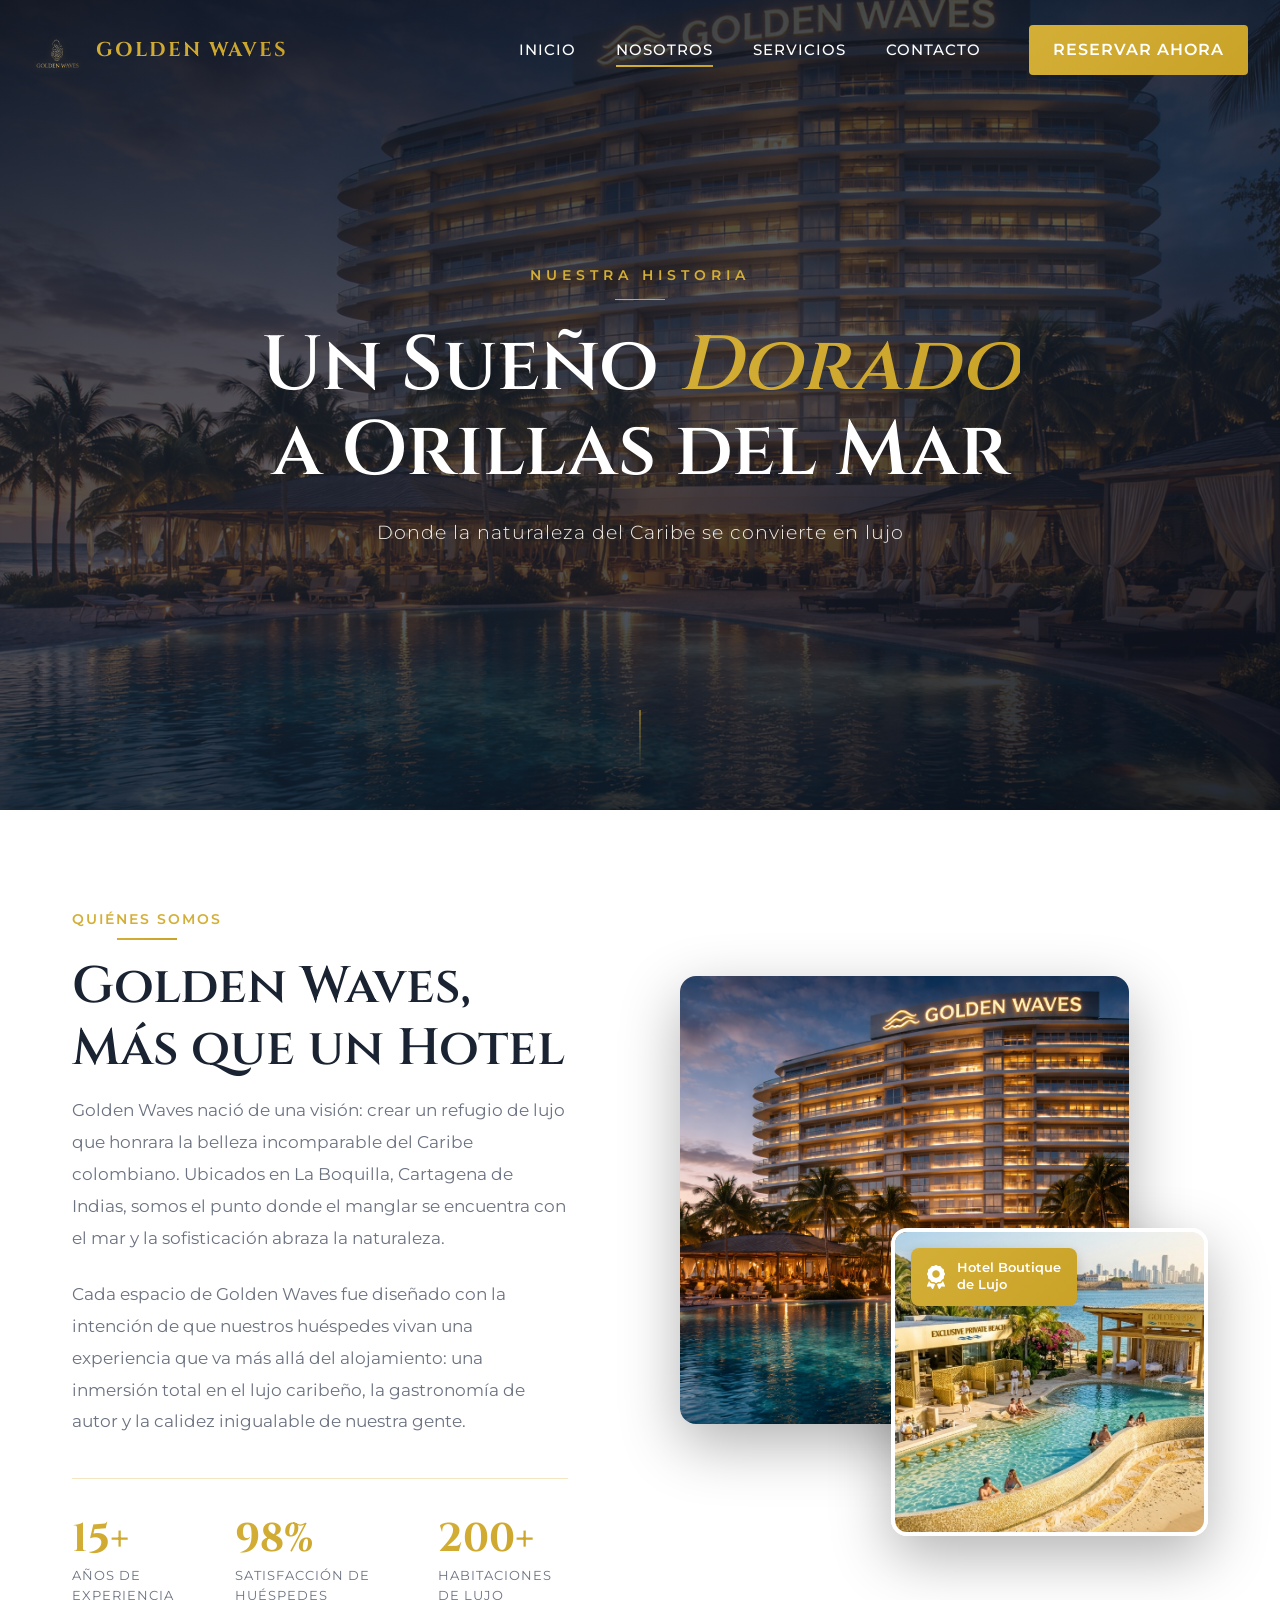
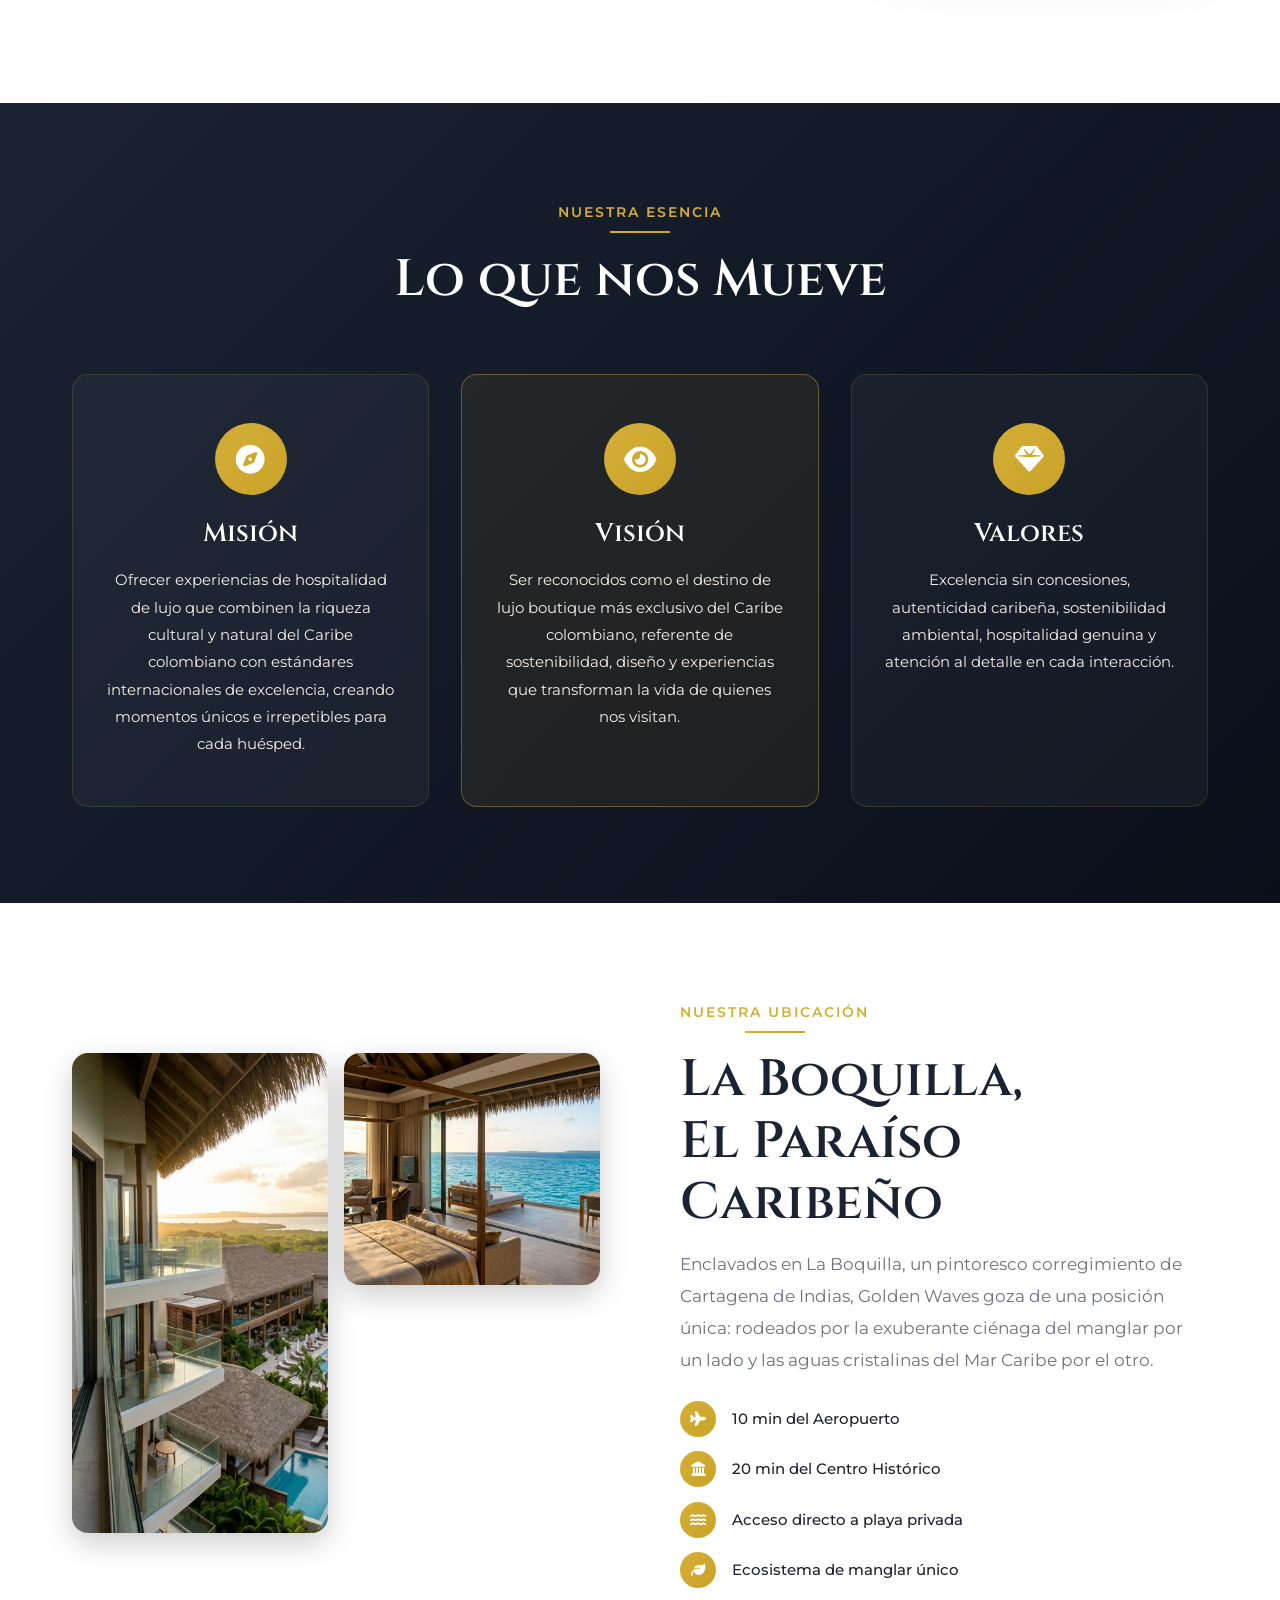
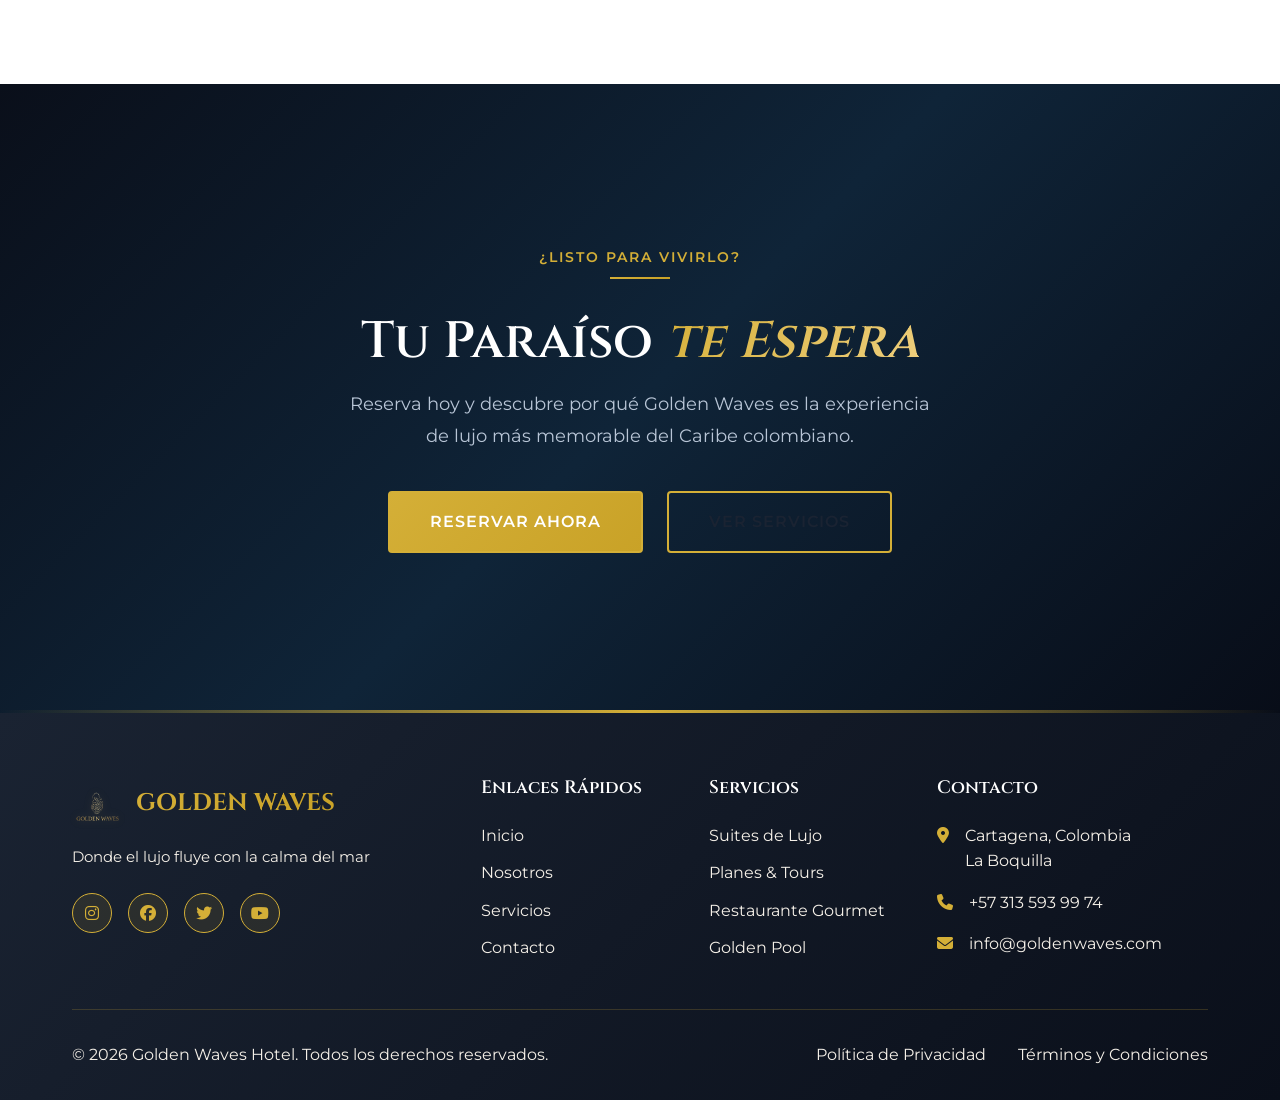
==== commit aa7f533d: "Proyecto Finalizado" ====
--- a/about.html
+++ b/about.html
@@ -6,21 +6,17 @@
     <title>Nosotros — GOLDEN WAVES Hotel Boutique Cartagena</title>
     <meta name="description" content="Conoce la historia, visión y el equipo detrás de Golden Waves, el hotel boutique de lujo ubicado en La Boquilla, Cartagena de Indias.">
 
-    <!-- Fonts -->
     <link rel="preconnect" href="https://fonts.googleapis.com">
     <link rel="preconnect" href="https://fonts.gstatic.com" crossorigin>
     <link href="https://fonts.googleapis.com/css2?family=Cinzel:wght@400;500;600;700&family=Montserrat:wght@300;400;500;600;700&family=Cormorant+Garamond:ital,wght@0,300;0,400;0,600;1,400&display=swap" rel="stylesheet">
 
-    <!-- Font Awesome -->
     <link rel="stylesheet" href="https://cdnjs.cloudflare.com/ajax/libs/font-awesome/6.4.0/css/all.min.css">
 
-    <!-- CSS -->
     <link rel="stylesheet" href="css/main.css">
     <link rel="stylesheet" href="css/about.css">
 </head>
 <body>
 
-    <!-- ========== NAVIGATION ========== -->
     <nav class="navbar" id="navbar">
         <div class="nav-container">
             <a href="index.html" class="nav-logo">
@@ -37,7 +33,7 @@
                     <li class="nav-item"><a href="services.html" class="nav-link">Servicios</a></li>
                     <li class="nav-item"><a href="contact.html" class="nav-link">Contacto</a></li>
                 </ul>
-                <a href="index.html#reservar" class="btn-reserve">Reservar Ahora</a>
+                <a href="reservar.html" class="btn-reserve">Reservar Ahora</a>
             </div>
 
             <div class="nav-toggle" id="nav-toggle">
@@ -48,7 +44,6 @@
         </div>
     </nav>
 
-    <!-- ========== HERO ABOUT ========== -->
     <section class="about-hero">
         <div class="about-hero-bg"></div>
         <div class="about-hero-overlay"></div>
@@ -62,7 +57,6 @@
         </div>
     </section>
 
-    <!-- ========== QUIÉNES SOMOS ========== -->
     <section class="about-story section">
         <div class="container">
             <div class="about-story-grid">
@@ -111,7 +105,6 @@
         </div>
     </section>
 
-    <!-- ========== MISIÓN VISIÓN VALORES ========== -->
     <section class="mvv-section section section-dark">
         <div class="container">
             <div class="section-header" data-aos="fade-up">
@@ -138,13 +131,12 @@
                         <i class="fas fa-gem"></i>
                     </div>
                     <h3>Valores</h3>
-                    <p>Excelencia sin concesiones, autenticidad caribeña, sostenibilidad ambiental, hospitalidad genuina y atención al detalle en cada interacción — estos son los pilares que definen el espíritu Golden Waves.</p>
-                </div>
-            </div>
-        </div>
-    </section>
-
-    <!-- ========== NUESTRA UBICACIÓN PRIVILEGIADA ========== -->
+                    <p>Excelencia sin concesiones, autenticidad caribeña, sostenibilidad ambiental, hospitalidad genuina y atención al detalle en cada interacción.</p>
+                </div>
+            </div>
+        </div>
+    </section>
+
     <section class="location-story section">
         <div class="container">
             <div class="location-story-grid">
@@ -160,71 +152,18 @@
                         Waves goza de una posición única: rodeados por la exuberante ciénaga del manglar por
                         un lado y las aguas cristalinas del Mar Caribe por el otro.
                     </p>
-                    <p>
-                        A tan solo 10 minutos del aeropuerto Rafael Núñez y 20 minutos del Centro Histórico
-                        Patrimonio de la Humanidad, ofrecemos la calma de la naturaleza con la conveniencia
-                        de la ciudad.
-                    </p>
                     <ul class="location-perks">
                         <li><i class="fas fa-plane"></i> 10 min del Aeropuerto</li>
                         <li><i class="fas fa-landmark"></i> 20 min del Centro Histórico</li>
                         <li><i class="fas fa-water"></i> Acceso directo a playa privada</li>
                         <li><i class="fas fa-leaf"></i> Ecosistema de manglar único</li>
-                        <li><i class="fas fa-ship"></i> 35 min de las Islas del Rosario</li>
-                    </ul>
-                </div>
-            </div>
-        </div>
-    </section>
-
-    <!-- ========== LO QUE NOS HACE ÚNICOS ========== -->
-    <section class="unique-section section">
-        <div class="container">
-            <div class="section-header" data-aos="fade-up">
-                <span class="section-subtitle">Nuestra Diferencia</span>
-                <h2 class="section-title">¿Por Qué Golden Waves?</h2>
-                <p class="section-description">Cada detalle está pensado para superar tus expectativas</p>
-            </div>
-            <div class="unique-grid">
-                <div class="unique-card" data-aos="fade-up" data-aos-delay="100">
-                    <div class="unique-number">01</div>
-                    <div class="unique-img">
-                        <img src="assets/img/Salon_Cocina.png" alt="Gastronomía">
-                    </div>
-                    <h3>Gastronomía de Autor</h3>
-                    <p>Nuestro restaurante gourmet fusiona sabores del Caribe con técnicas de alta cocina internacional. Chef ejecutivo con formación en Europa y visión local.</p>
-                </div>
-                <div class="unique-card" data-aos="fade-up" data-aos-delay="150">
-                    <div class="unique-number">02</div>
-                    <div class="unique-img">
-                        <img src="assets/img/Golden_pool.png" alt="Piscina Infinity">
-                    </div>
-                    <h3>Piscina Infinity Golden</h3>
-                    <p>Nuestra icónica piscina infinity con vista al mar Caribe es el corazón del hotel. Un espejo de agua donde el cielo y el océano se confunden en el horizonte.</p>
-                </div>
-                <div class="unique-card" data-aos="fade-up" data-aos-delay="200">
-                    <div class="unique-number">03</div>
-                    <div class="unique-img">
-                        <img src="assets/img/Salon_eventos.png" alt="Eventos">
-                    </div>
-                    <h3>Espacios para Eventos</h3>
-                    <p>Desde bodas íntimas hasta conferencias corporativas, nuestros salones y espacios al aire libre ofrecen el escenario perfecto para cada ocasión especial.</p>
-                </div>
-                <div class="unique-card" data-aos="fade-up" data-aos-delay="250">
-                    <div class="unique-number">04</div>
-                    <div class="unique-img">
-                        <img src="assets/img/Casino.png" alt="Casino">
-                    </div>
-                    <h3>Velvet Lounge & Casino</h3>
-                    <p>Una experiencia de entretenimiento de primer nivel. Nuestro exclusivo casino y lounge añaden una dimensión única a la propuesta de valor de Golden Waves.</p>
-                </div>
-            </div>
-        </div>
-    </section>
-
-    <!-- ========== CTA FINAL ========== -->
+                    </ul>
+                </div>
+            </div>
+        </div>
+    </section>
+
     <section class="about-cta section-dark" style="position:relative; overflow:hidden;">
-        <!-- Decorative wave background -->
         <div style="position:absolute;inset:0;background:linear-gradient(135deg,#0a0f1a 0%,#0f2438 50%,#080d18 100%);z-index:0;"></div>
         <div style="position:absolute;bottom:0;left:0;right:0;height:3px;background:linear-gradient(to right,transparent,#d4af37,transparent);z-index:1;"></div>
 
@@ -238,14 +177,13 @@
                     Reserva hoy y descubre por qué Golden Waves es la experiencia de lujo más memorable del Caribe colombiano.
                 </p>
                 <div class="about-cta-btns">
-                    <a href="index.html#reservar" class="btn btn-primary">Reservar Ahora</a>
+                    <a href="reservar.html" class="btn btn-primary">Reservar Ahora</a>
                     <a href="services.html" class="btn btn-outline">Ver Servicios</a>
                 </div>
             </div>
         </div>
     </section>
 
-    <!-- ========== FOOTER ========== -->
     <footer class="footer">
         <div class="container">
             <div class="footer-grid">
@@ -274,10 +212,10 @@
                 <div class="footer-col">
                     <h4>Servicios</h4>
                     <ul class="footer-links">
-                        <li><a href="services.html">Habitaciones</a></li>
-                        <li><a href="paquetes.html">Paquetes</a></li>
-                        <li><a href="paquetes.html">Spa & Wellness</a></li>
-                        <li><a href="paquetes.html">Restaurante</a></li>
+                        <li><a href="services.html">Suites de Lujo</a></li>
+                        <li><a href="services.html">Planes & Tours</a></li>
+                        <li><a href="services.html">Restaurante Gourmet</a></li>
+                        <li><a href="services.html">Golden Pool</a></li>
                     </ul>
                 </div>
                 <div class="footer-col">
@@ -308,22 +246,18 @@
         </div>
     </footer>
 
-    <!-- SCRIPTS -->
     <script src="js/main.js"></script>
     <script>
         document.addEventListener('DOMContentLoaded', () => {
-            // Simple AOS trigger
             const observer = new IntersectionObserver((entries) => {
                 entries.forEach(e => {
                     if (e.isIntersecting) {
-                        const delay = e.target.getAttribute('data-aos-delay') || 0;
-                        setTimeout(() => e.target.classList.add('aos-animate'), parseInt(delay));
-                        observer.unobserve(e.target);
+                        e.target.classList.add('aos-animate');
                     }
                 });
-            }, { threshold: 0.12, rootMargin: '0px 0px -80px 0px' });
+            }, { threshold: 0.12 });
             document.querySelectorAll('[data-aos]').forEach(el => observer.observe(el));
         });
     </script>
 </body>
-</html>
+</html>
